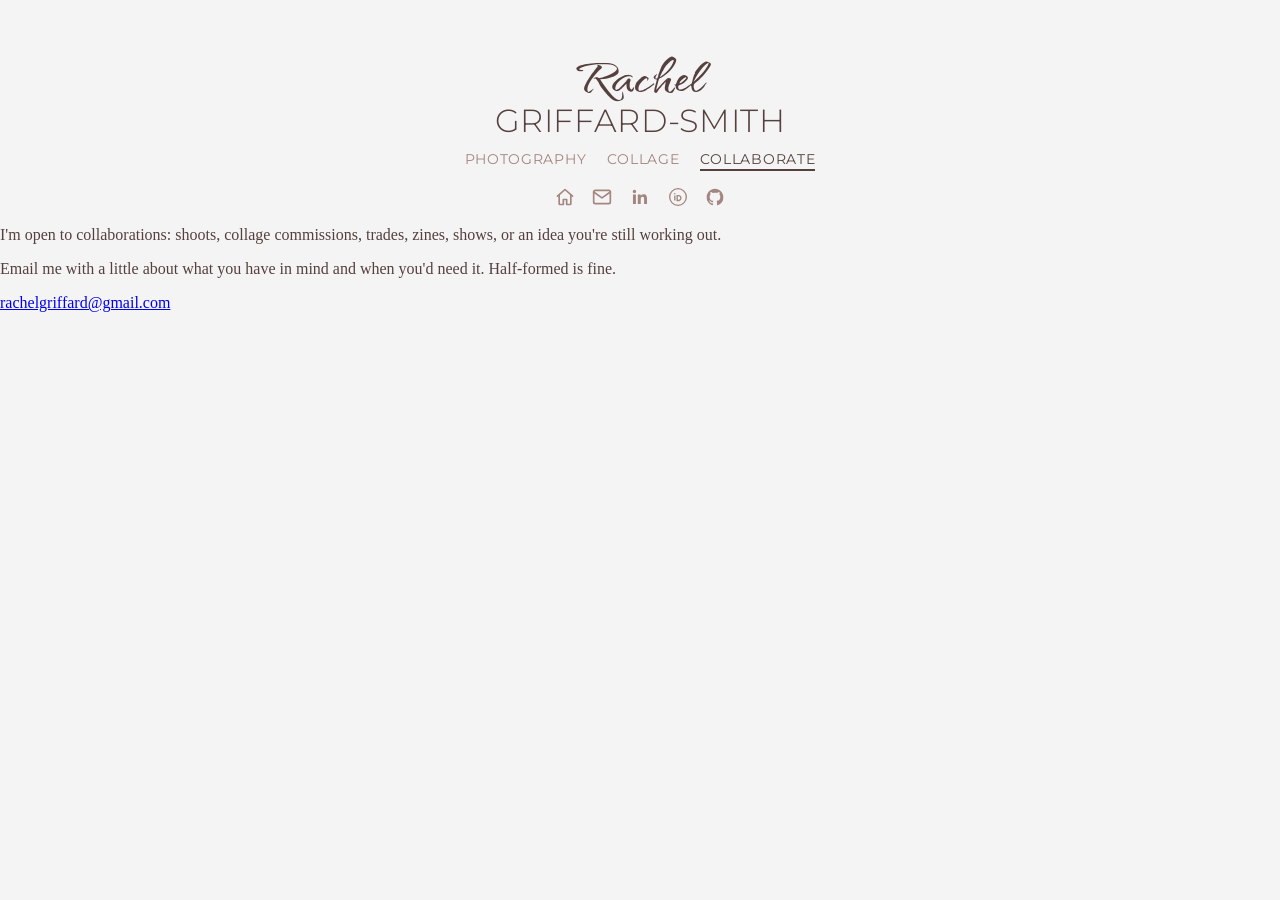
==== collaborate.html @ b589a728 "Add collab" ====
<!DOCTYPE html>
<html lang="en">
<head>
<meta charset="UTF-8">
<meta name="viewport" content="width=device-width, initial-scale=1.0">
<title>Collaborate | Rachel Griffard Smith</title>
<link rel="preconnect" href="https://fonts.googleapis.com">
<link rel="preconnect" href="https://fonts.gstatic.com" crossorigin>
<link href="https://fonts.googleapis.com/css2?family=Montserrat:wght@300&family=Mr+De+Haviland&display=swap" rel="stylesheet">
<link href="https://fonts.googleapis.com/css2?family=Qwitcher+Grypen:wght@700&display=swap" rel="stylesheet">
<link rel="stylesheet" href="styles.css">
</head>
<body>

<h1>
  <span class="first" id="firstName">Rachel</span>
  <span class="last" id="lastName">Griffard-Smith</span>
</h1>

<nav class="pagenav">
  <a href="index.html">Photography</a>
  <a href="collage.html">Collage</a>
  <a href="collaborate.html" class="active">Collaborate</a>
</nav>

<div class="contact">
  <a href="https://rachelgriffard.github.io" aria-label="Home">
   <svg viewBox="0 0 24 24" fill="none" stroke="currentColor" stroke-width="2" stroke-linecap="round" stroke-linejoin="round"><path d="M3 11l9-8 9 8"/><path d="M5 10v10a1 1 0 0 0 1 1h4v-6h4v6h4a1 1 0 0 0 1-1V10"/></svg>
  </a>
  <a href="mailto:rachelgriffard@gmail.com" aria-label="Email">
    <svg viewBox="0 0 24 24" fill="none" stroke="currentColor" stroke-width="2" stroke-linecap="round" stroke-linejoin="round"><rect x="2" y="4" width="20" height="16" rx="2"/><path d="m22 6-10 7L2 6"/></svg>
  </a>
  <a href="https://www.linkedin.com/in/rachelgriffard" target="_blank" rel="noopener" aria-label="LinkedIn">
    <svg viewBox="0 0 24 24" fill="currentColor"><path d="M20.45 20.45h-3.55v-5.57c0-1.33-.02-3.04-1.85-3.04-1.86 0-2.15 1.45-2.15 2.94v5.67H9.35V9h3.41v1.56h.05c.47-.9 1.63-1.85 3.36-1.85 3.6 0 4.26 2.37 4.26 5.45v6.29zM5.34 7.43a2.06 2.06 0 1 1 0-4.12 2.06 2.06 0 0 1 0 4.12zM7.12 20.45H3.56V9h3.56v11.45z"/></svg>
  </a>
  <a href="https://orcid.org/0000-0002-3330-695X" target="_blank" rel="noopener" aria-label="ORCID">
    <svg viewBox="0 0 24 24" fill="none" stroke="currentColor" stroke-width="1.6"><circle cx="12" cy="12" r="10"/><circle cx="8.2" cy="8" r="0.9" fill="currentColor" stroke="none"/><line x1="8.2" y1="10.3" x2="8.2" y2="16.2"/><path d="M11 10.3h2.1a3 3 0 0 1 0 5.9H11z"/></svg>
  </a>
  <a href="https://github.com/rachelgriffard" target="_blank" rel="noopener" aria-label="GitHub">
    <svg viewBox="0 0 24 24" fill="currentColor"><path d="M12 2C6.48 2 2 6.58 2 12.19c0 4.49 2.87 8.3 6.84 9.65.5.1.68-.22.68-.49 0-.24-.01-1.03-.01-1.87-2.78.61-3.37-1.21-3.37-1.21-.46-1.19-1.11-1.5-1.11-1.5-.9-.63.07-.62.07-.62 1 .07 1.53 1.05 1.53 1.05.89 1.56 2.33 1.11 2.9.85.09-.66.35-1.11.63-1.37-2.22-.26-4.56-1.14-4.56-5.07 0-1.12.39-2.03 1.03-2.75-.1-.26-.45-1.31.1-2.73 0 0 .84-.27 2.75 1.05a9.3 9.3 0 0 1 2.5-.35c.85 0 1.71.12 2.5.35 1.91-1.32 2.75-1.05 2.75-1.05.55 1.42.2 2.47.1 2.73.64.72 1.03 1.63 1.03 2.75 0 3.94-2.35 4.8-4.58 5.06.36.32.68.94.68 1.9 0 1.37-.01 2.47-.01 2.81 0 .27.18.6.69.49A10.02 10.02 0 0 0 22 12.19C22 6.58 17.52 2 12 2z"/></svg>
  </a>
</div>

<main class="collab">
  <p>I'm open to collaborations: shoots, collage commissions, trades, zines, shows, or an idea you're still working out.</p>
  <p>Email me with a little about what you have in mind and when you'd need it. Half-formed is fine.</p>
  <p><a href="mailto:rachelgriffard@gmail.com?subject=Collaboration">rachelgriffard@gmail.com</a></p>
</main>

</body>
</html>
---- styles.css ----
* { box-sizing: border-box; }

body {
  margin: 0;
  padding: 0;
  background: #F4F4F4;
  color: #55403e;
  overflow-x: hidden;
}

h1 {
  font-weight: 400;
  text-align: center;
  line-height: 0.85;
  margin: 0;
  padding: 1.5em 0 0.3em;
  display: flex;
  flex-direction: column;
  align-items: center;
}

h1 span {
  display: inline-block;
  white-space: nowrap;
  transform-origin: center top;
}

h1 .first {
  font-family: 'Qwitcher Grypen', cursive;
  font-weight: 700;
  font-size: 4rem;
}

h1 .last {
  font-family: 'Montserrat', sans-serif;
  font-weight: 300;
  text-transform: uppercase;
  letter-spacing: 0.02em;
  font-size: 2rem;
  margin-top: 0.15em;
}

.pagenav {
  display: flex;
  justify-content: center;
  gap: 1.5em;
  margin: 0.5em 0 1.2em;
  font-family: 'Montserrat', sans-serif;
  font-size: 0.85rem;
  letter-spacing: 0.05em;
  text-transform: uppercase;
}

.pagenav a {
  color: #a3867f;
  text-decoration: none;
  padding-bottom: 2px;
  border-bottom: 2px solid transparent;
  transition: color 0.2s ease, border-color 0.2s ease;
}

.pagenav a:hover,
.pagenav a:focus-visible {
  color: #55403e;
}

.pagenav a.active {
  color: #55403e;
  border-bottom-color: #55403e;
}

.gallery {
  column-count: 2;
  column-gap: 4px;
  padding: 4px;
}

@media (min-width: 600px) {
  .gallery { column-count: 3; }
}

@media (min-width: 900px) {
  .gallery { column-count: 4; }
}

@media (min-width: 1300px) {
  .gallery { column-count: 5; }
}

.gallery img {
  width: 100%;
  height: auto;
  display: block;
  margin-bottom: 4px;
  break-inside: avoid;
  object-fit: cover;
  cursor: zoom-in;
}

.contact {
  display: flex;
  justify-content: center;
  gap: 1.1em;
  margin: 0 0 1.2em;
}

.contact a {
  color: #a3867f;
  display: inline-flex;
  align-items: center;
  justify-content: center;
  transition: color 0.2s ease;
}

.contact a:hover,
.contact a:focus-visible {
  color: #55403e;
}

.contact svg {
  width: 20px;
  height: 20px;
  display: block;
}

/* Lightbox */
.lightbox {
  position: fixed;
  inset: 0;
  background: rgba(20, 14, 13, 0.92);
  display: none;
  align-items: center;
  justify-content: center;
  z-index: 100;
  padding: 3em 1em;
}

.lightbox.open {
  display: flex;
}

.lightbox img {
  max-width: 100%;
  max-height: 100%;
  object-fit: contain;
  box-shadow: 0 10px 40px rgba(0, 0, 0, 0.5);
}

.lightbox-close,
.lightbox-prev,
.lightbox-next {
  position: fixed;
  background: none;
  border: none;
  color: #F4F4F4;
  cursor: pointer;
  padding: 0.5em;
  opacity: 0.75;
  transition: opacity 0.2s ease;
}

.lightbox-close:hover,
.lightbox-prev:hover,
.lightbox-next:hover {
  opacity: 1;
}

.lightbox-close {
  top: 0.75em;
  right: 0.75em;
}

.lightbox-close svg,
.lightbox-prev svg,
.lightbox-next svg {
  width: 28px;
  height: 28px;
  display: block;
}

.lightbox-prev {
  left: 0.5em;
  top: 50%;
  transform: translateY(-50%);
}

.lightbox-next {
  right: 0.5em;
  top: 50%;
  transform: translateY(-50%);
}

@media (max-width: 600px) {
  .lightbox-prev, .lightbox-next { display: none; }
}
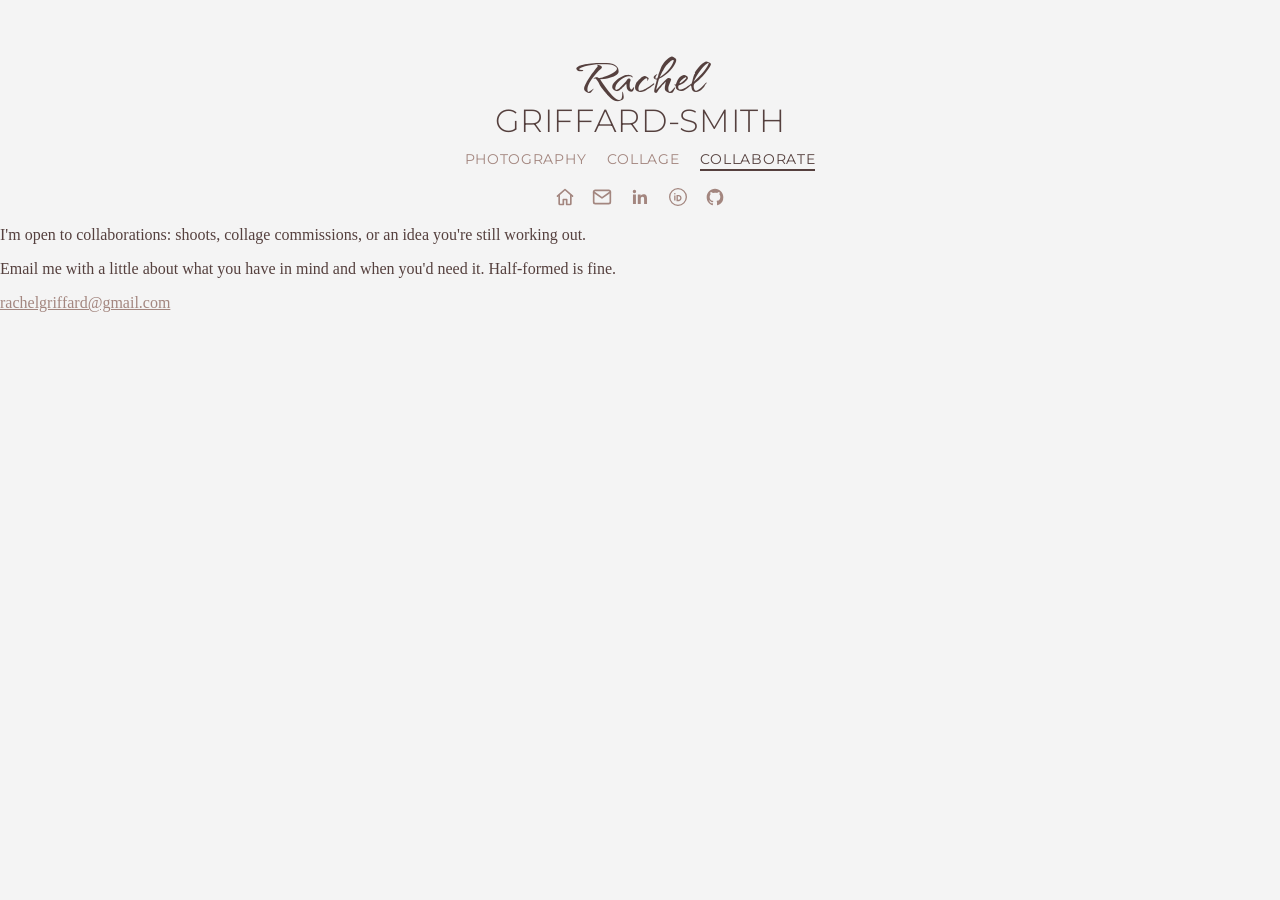
==== commit 34301c0b: "Update collaborate words" ====
--- a/collaborate.html
+++ b/collaborate.html
@@ -42,7 +42,7 @@
 </div>
 
 <main class="collab">
-  <p>I'm open to collaborations: shoots, collage commissions, trades, zines, shows, or an idea you're still working out.</p>
+  <p>I'm open to collaborations: shoots, collage commissions, or an idea you're still working out.</p>
   <p>Email me with a little about what you have in mind and when you'd need it. Half-formed is fine.</p>
   <p><a href="mailto:rachelgriffard@gmail.com?subject=Collaboration">rachelgriffard@gmail.com</a></p>
 </main>
--- a/styles.css
+++ b/styles.css
@@ -193,3 +193,7 @@
 @media (max-width: 600px) {
   .lightbox-prev, .lightbox-next { display: none; }
 }
+
+.collab a { color: #a3867f; transition: color 0.2s ease; }
+.collab a:hover,
+.collab a:focus-visible { color: #55403e; }
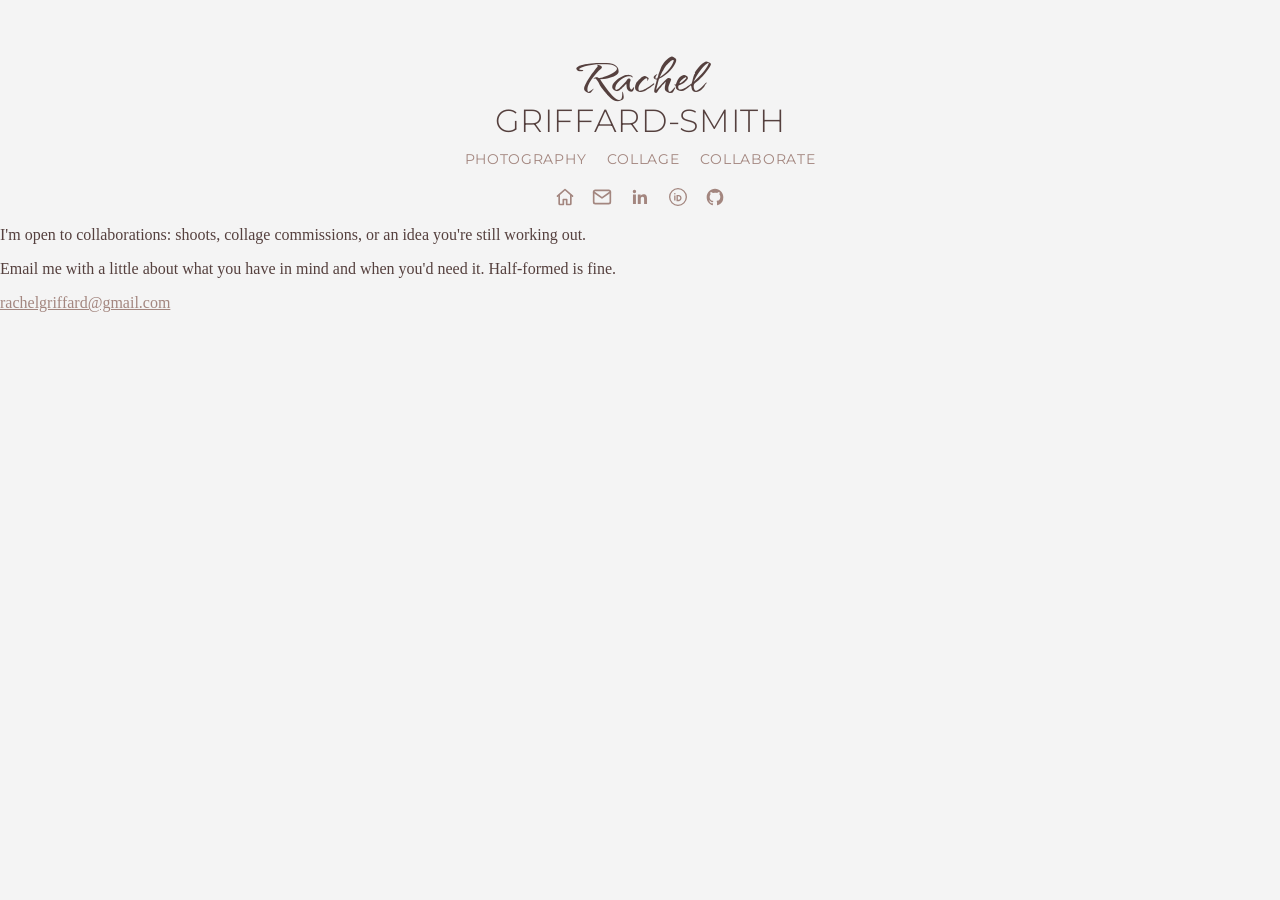
==== commit 643e646e: "Adjust active to passive for proper pages nav links" ====
--- a/collaborate.html
+++ b/collaborate.html
@@ -20,7 +20,7 @@
 <nav class="pagenav">
   <a href="index.html">Photography</a>
   <a href="collage.html">Collage</a>
-  <a href="collaborate.html" class="active">Collaborate</a>
+  <a href="collaborate.html">Collaborate</a>
 </nav>
 
 <div class="contact">
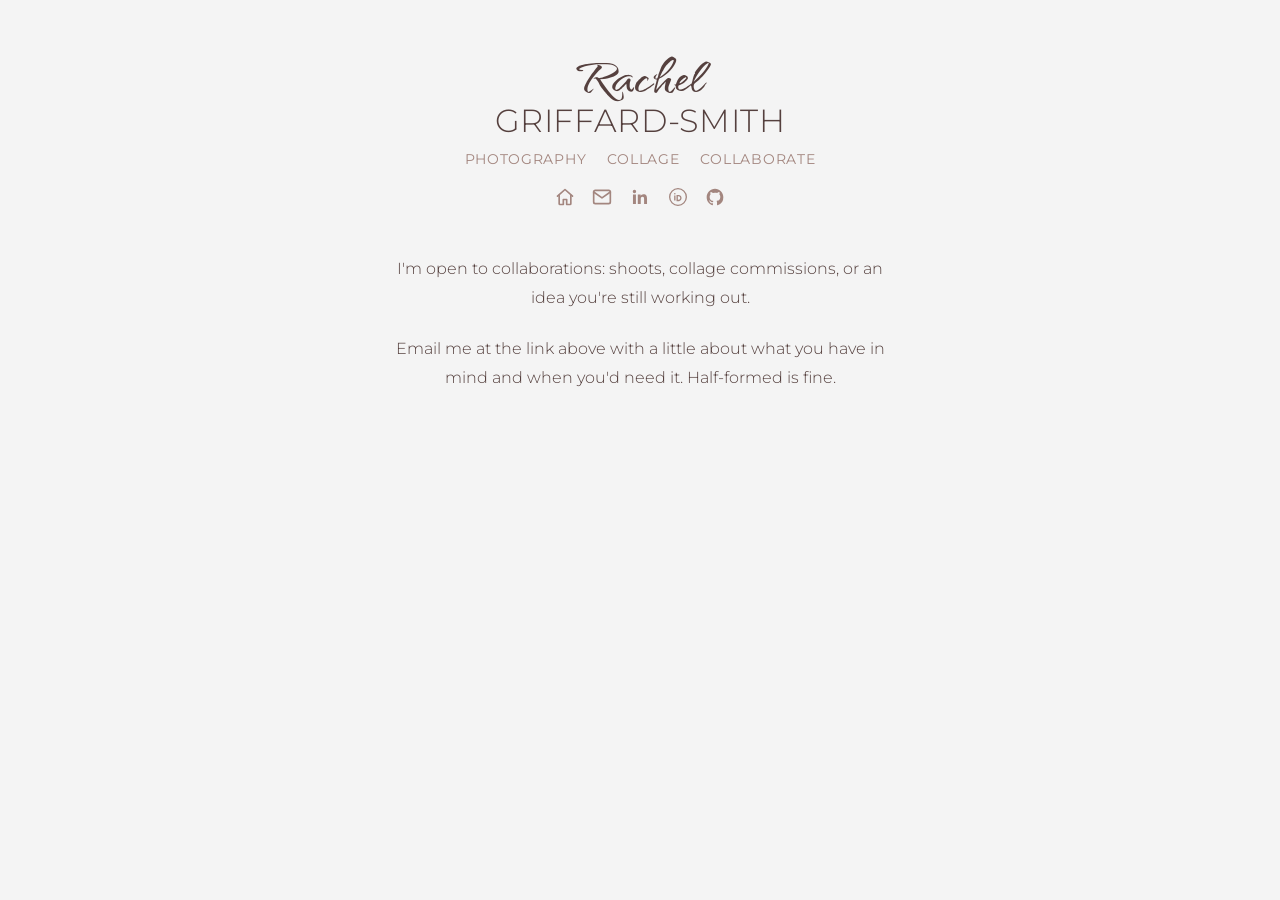
==== commit 71e3f37f: "Update headers" ====
--- a/collaborate.html
+++ b/collaborate.html
@@ -43,8 +43,7 @@
 
 <main class="collab">
   <p>I'm open to collaborations: shoots, collage commissions, or an idea you're still working out.</p>
-  <p>Email me with a little about what you have in mind and when you'd need it. Half-formed is fine.</p>
-  <p><a href="mailto:rachelgriffard@gmail.com?subject=Collaboration">rachelgriffard@gmail.com</a></p>
+  <p>Email me at the link above with a little about what you have in mind and when you'd need it. Half-formed is fine.</p>
 </main>
 
 </body>
--- a/styles.css
+++ b/styles.css
@@ -194,6 +194,25 @@
   .lightbox-prev, .lightbox-next { display: none; }
 }
 
-.collab a { color: #a3867f; transition: color 0.2s ease; }
+.collab {
+  max-width: 34rem;
+  margin: 3rem auto 5rem;
+  padding: 0 1.25rem;
+  font-family: 'Montserrat', sans-serif;
+  font-weight: 300;
+  font-size: 1rem;
+  line-height: 1.8;
+  text-align: center;
+}
+
+.collab p { margin: 0 0 1.4rem; }
+
+.collab a {
+  color: #a3867f;
+  text-decoration: underline;
+  text-underline-offset: 0.25em;
+  transition: color 0.2s ease;
+}
+
 .collab a:hover,
 .collab a:focus-visible { color: #55403e; }
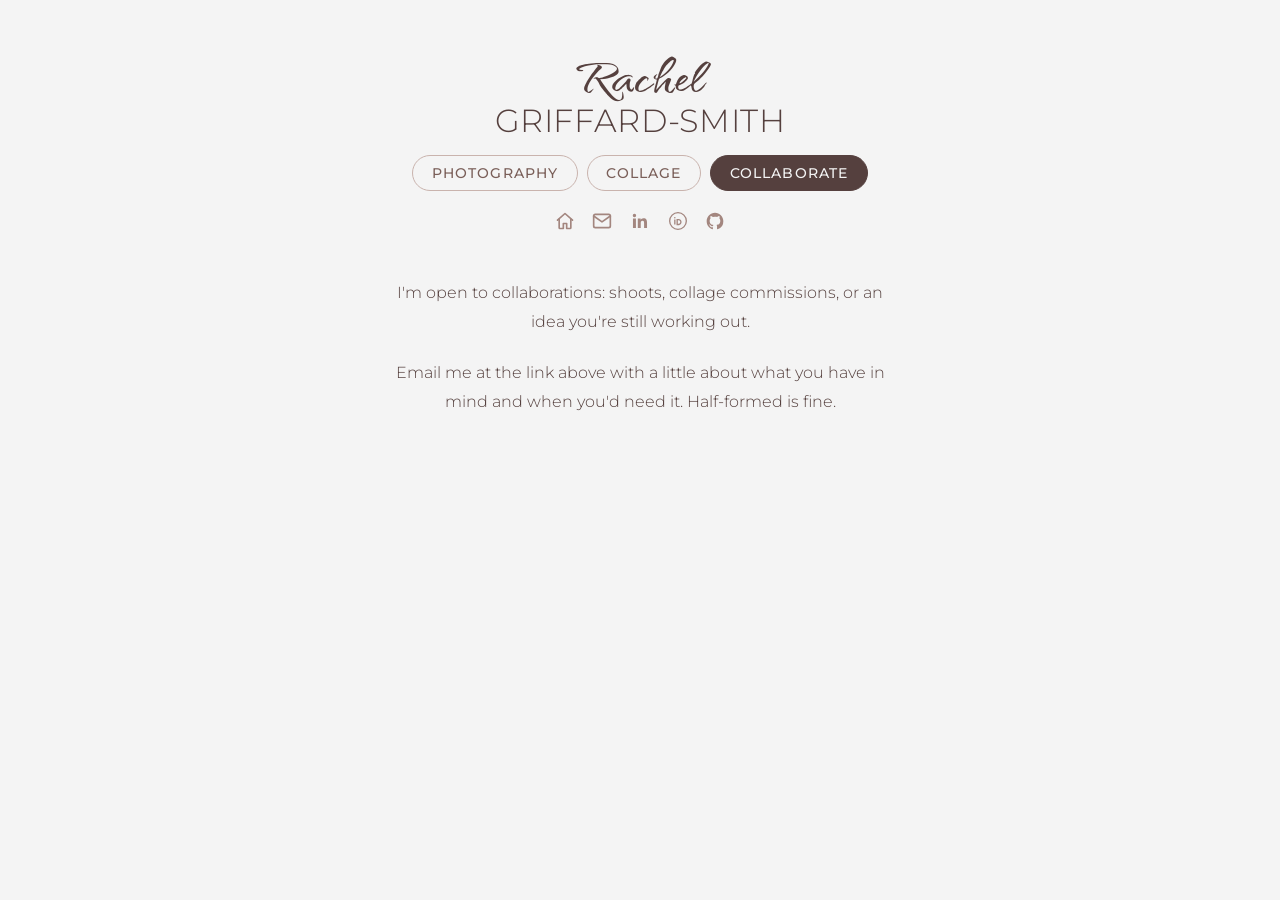
==== commit a57d6819: "New images, adjust tabs for easier to see pages" ====
--- a/collaborate.html
+++ b/collaborate.html
@@ -20,7 +20,7 @@
 <nav class="pagenav">
   <a href="index.html">Photography</a>
   <a href="collage.html">Collage</a>
-  <a href="collaborate.html">Collaborate</a>
+  <a href="collaborate.html" class="active">Collaborate</a>
 </nav>
 
 <div class="contact">
--- a/styles.css
+++ b/styles.css
@@ -42,31 +42,44 @@
 
 .pagenav {
   display: flex;
-  justify-content: center;
-  gap: 1.5em;
-  margin: 0.5em 0 1.2em;
+  flex-wrap: wrap;               /* keeps links from overflowing on phones */
+  justify-content: center;
+  gap: 0.6em;
+  margin: 0.8em 1rem 1.4em;
   font-family: 'Montserrat', sans-serif;
-  font-size: 0.85rem;
-  letter-spacing: 0.05em;
+  font-size: 0.9rem;
+  font-weight: 500;              /* a bit heavier so thin strokes don't wash out */
+  letter-spacing: 0.08em;
   text-transform: uppercase;
 }
 
+/* Each page is an outlined pill so it reads as a separate destination */
 .pagenav a {
-  color: #a3867f;
+  color: #7a5f59;                /* ~5.8:1 on white, still the same warm tone */
   text-decoration: none;
-  padding-bottom: 2px;
-  border-bottom: 2px solid transparent;
-  transition: color 0.2s ease, border-color 0.2s ease;
-}
-
-.pagenav a:hover,
+  padding: 0.55em 1.3em;
+  border: 1px solid #c9b3ad;
+  border-radius: 999px;
+  transition: color 0.2s ease, background-color 0.2s ease, border-color 0.2s ease;
+}
+
+.pagenav a:hover {
+  color: #55403e;
+  border-color: #55403e;
+  background-color: #ebe3e1;
+}
+
 .pagenav a:focus-visible {
   color: #55403e;
-}
-
+  outline: 2px solid #55403e;    /* clear indicator for keyboard users */
+  outline-offset: 3px;
+}
+
+/* Current page is filled in */
 .pagenav a.active {
-  color: #55403e;
-  border-bottom-color: #55403e;
+  color: #F4F4F4;
+  background-color: #55403e;
+  border-color: #55403e;
 }
 
 .gallery {
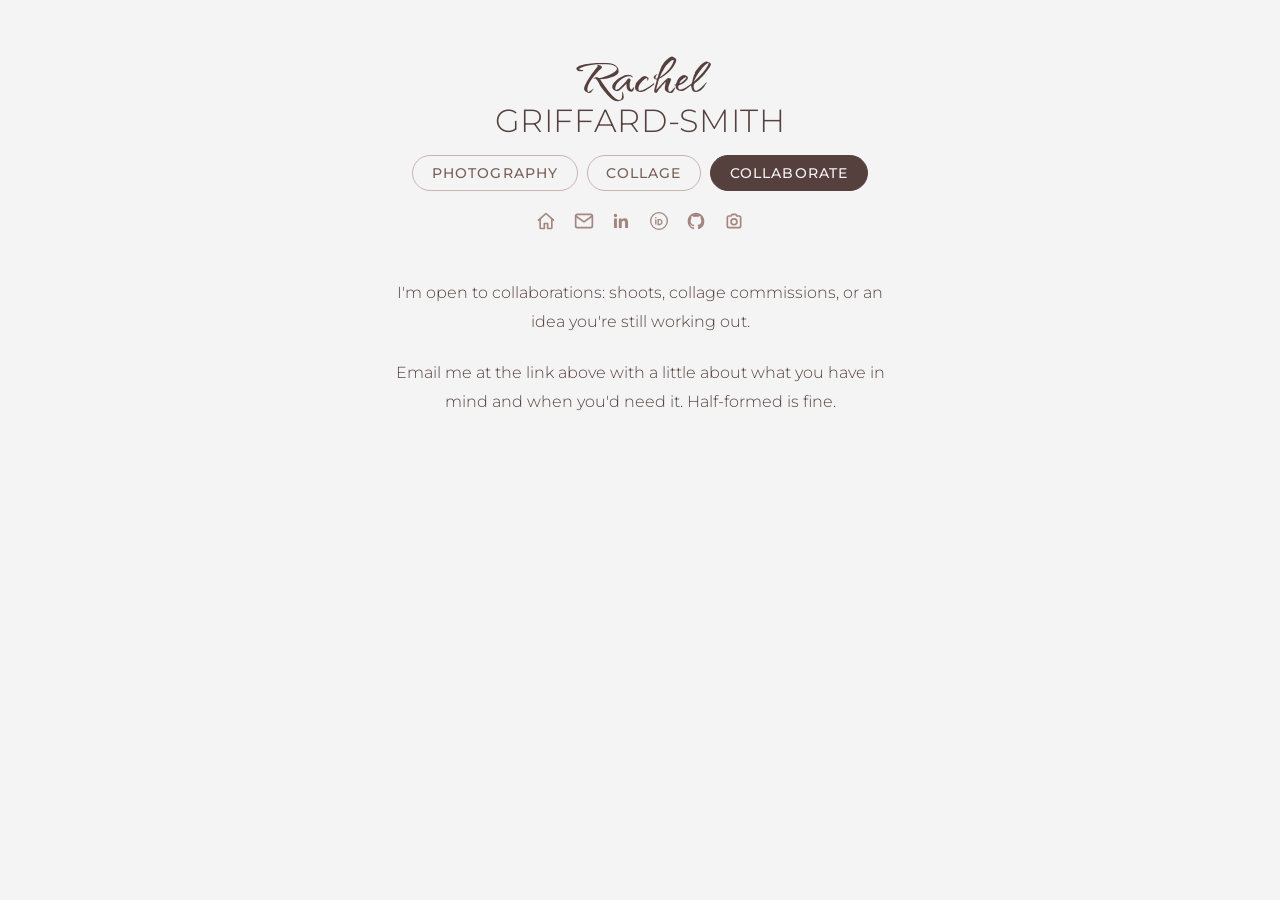
==== commit 05e48791: "Add Instagram link to collaborate.html Added Instagram link to the contact section." ====
--- a/collaborate.html
+++ b/collaborate.html
@@ -39,6 +39,12 @@
   <a href="https://github.com/rachelgriffard" target="_blank" rel="noopener" aria-label="GitHub">
     <svg viewBox="0 0 24 24" fill="currentColor"><path d="M12 2C6.48 2 2 6.58 2 12.19c0 4.49 2.87 8.3 6.84 9.65.5.1.68-.22.68-.49 0-.24-.01-1.03-.01-1.87-2.78.61-3.37-1.21-3.37-1.21-.46-1.19-1.11-1.5-1.11-1.5-.9-.63.07-.62.07-.62 1 .07 1.53 1.05 1.53 1.05.89 1.56 2.33 1.11 2.9.85.09-.66.35-1.11.63-1.37-2.22-.26-4.56-1.14-4.56-5.07 0-1.12.39-2.03 1.03-2.75-.1-.26-.45-1.31.1-2.73 0 0 .84-.27 2.75 1.05a9.3 9.3 0 0 1 2.5-.35c.85 0 1.71.12 2.5.35 1.91-1.32 2.75-1.05 2.75-1.05.55 1.42.2 2.47.1 2.73.64.72 1.03 1.63 1.03 2.75 0 3.94-2.35 4.8-4.58 5.06.36.32.68.94.68 1.9 0 1.37-.01 2.47-.01 2.81 0 .27.18.6.69.49A10.02 10.02 0 0 0 22 12.19C22 6.58 17.52 2 12 2z"/></svg>
   </a>
+  <a href="https://www.instagram.com/rachelgriffardsmith.art/" target="_blank" rel="noopener" aria-label="Instagram">
+    <svg viewBox="0 0 24 24" fill="none" stroke="currentColor" stroke-width="2" stroke-linecap="round" stroke-linejoin="round">
+      <path d="M4 8a2 2 0 0 1 2-2h2.5l1.5-2h4l1.5 2H18a2 2 0 0 1 2 2v10a2 2 0 0 1-2 2H6a2 2 0 0 1-2-2z"/>
+      <circle cx="12" cy="13" r="3.5"/>
+    </svg>
+  </a>
 </div>
 
 <main class="collab">
@@ -47,4 +53,4 @@
 </main>
 
 </body>
-</html>+</html>
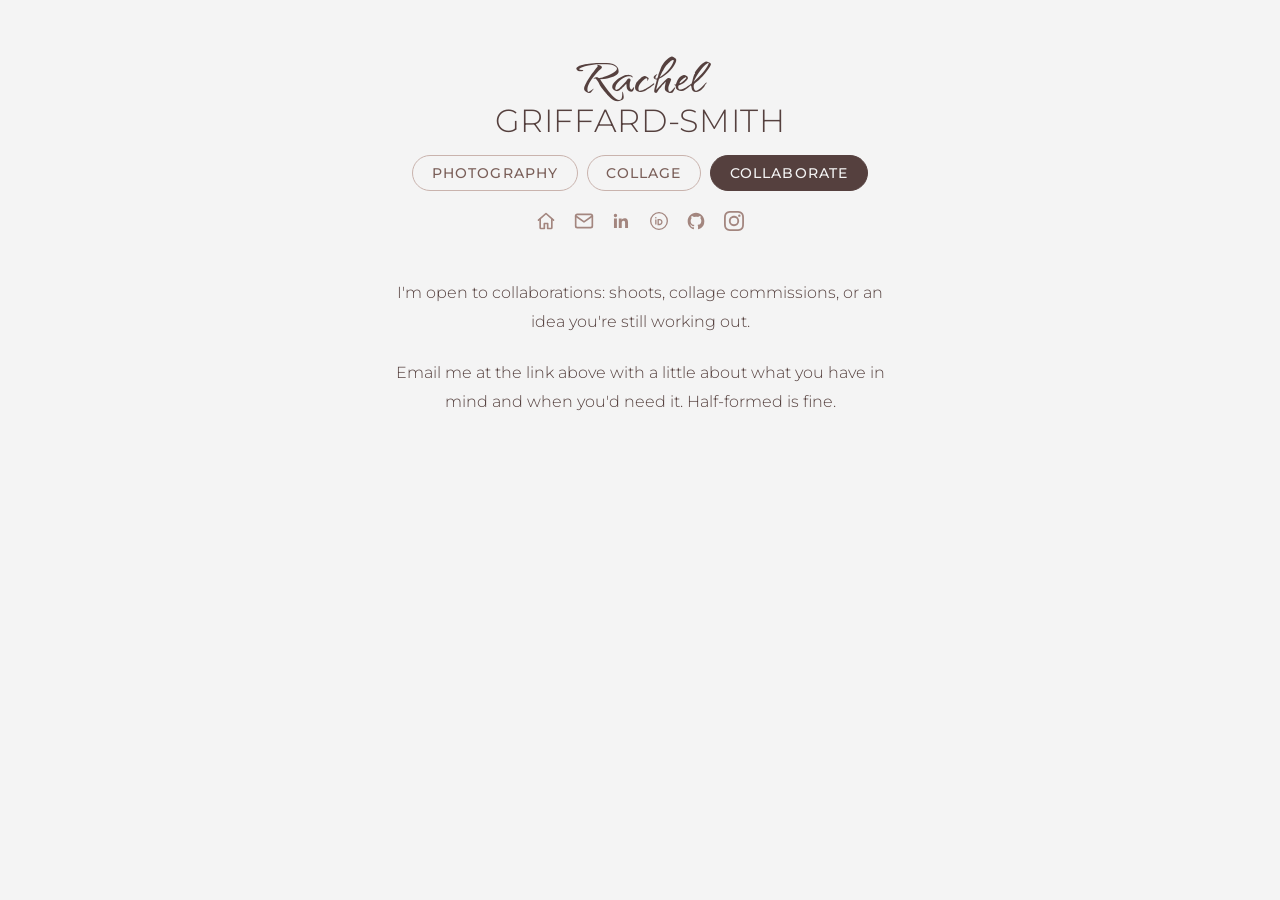
==== commit f791b027: "Fix HTML formatting issues in collaborate.html" ====
--- a/collaborate.html
+++ b/collaborate.html
@@ -40,10 +40,7 @@
     <svg viewBox="0 0 24 24" fill="currentColor"><path d="M12 2C6.48 2 2 6.58 2 12.19c0 4.49 2.87 8.3 6.84 9.65.5.1.68-.22.68-.49 0-.24-.01-1.03-.01-1.87-2.78.61-3.37-1.21-3.37-1.21-.46-1.19-1.11-1.5-1.11-1.5-.9-.63.07-.62.07-.62 1 .07 1.53 1.05 1.53 1.05.89 1.56 2.33 1.11 2.9.85.09-.66.35-1.11.63-1.37-2.22-.26-4.56-1.14-4.56-5.07 0-1.12.39-2.03 1.03-2.75-.1-.26-.45-1.31.1-2.73 0 0 .84-.27 2.75 1.05a9.3 9.3 0 0 1 2.5-.35c.85 0 1.71.12 2.5.35 1.91-1.32 2.75-1.05 2.75-1.05.55 1.42.2 2.47.1 2.73.64.72 1.03 1.63 1.03 2.75 0 3.94-2.35 4.8-4.58 5.06.36.32.68.94.68 1.9 0 1.37-.01 2.47-.01 2.81 0 .27.18.6.69.49A10.02 10.02 0 0 0 22 12.19C22 6.58 17.52 2 12 2z"/></svg>
   </a>
   <a href="https://www.instagram.com/rachelgriffardsmith.art/" target="_blank" rel="noopener" aria-label="Instagram">
-    <svg viewBox="0 0 24 24" fill="none" stroke="currentColor" stroke-width="2" stroke-linecap="round" stroke-linejoin="round">
-      <path d="M4 8a2 2 0 0 1 2-2h2.5l1.5-2h4l1.5 2H18a2 2 0 0 1 2 2v10a2 2 0 0 1-2 2H6a2 2 0 0 1-2-2z"/>
-      <circle cx="12" cy="13" r="3.5"/>
-    </svg>
+    <svg fill="currentColor" role="img" viewBox="0 0 24 24" xmlns="http://www.w3.org/2000/svg"><title>Instagram</title><path d="M7.0301.084c-1.2768.0602-2.1487.264-2.911.5634-.7888.3075-1.4575.72-2.1228 1.3877-.6652.6677-1.075 1.3368-1.3802 2.127-.2954.7638-.4956 1.6365-.552 2.914-.0564 1.2775-.0689 1.6882-.0626 4.947.0062 3.2586.0206 3.6671.0825 4.9473.061 1.2765.264 2.1482.5635 2.9107.308.7889.72 1.4573 1.388 2.1228.6679.6655 1.3365 1.0743 2.1285 1.38.7632.295 1.6361.4961 2.9134.552 1.2773.056 1.6884.069 4.9462.0627 3.2578-.0062 3.668-.0207 4.9478-.0814 1.28-.0607 2.147-.2652 2.9098-.5633.7889-.3086 1.4578-.72 2.1228-1.3881.665-.6682 1.0745-1.3378 1.3795-2.1284.2957-.7632.4966-1.636.552-2.9124.056-1.2809.0692-1.6898.063-4.948-.0063-3.2583-.021-3.6668-.0817-4.9465-.0607-1.2797-.264-2.1487-.5633-2.9117-.3084-.7889-.72-1.4568-1.3876-2.1228C21.2982 1.33 20.628.9208 19.8378.6165 19.074.321 18.2017.1197 16.9244.0645 15.6471.0093 15.236-.005 11.977.0014 8.718.0076 8.31.0215 7.0301.0839m.1402 21.6932c-1.17-.0509-1.8053-.2453-2.2287-.408-.5606-.216-.96-.4771-1.3819-.895-.422-.4178-.6811-.8186-.9-1.378-.1644-.4234-.3624-1.058-.4171-2.228-.0595-1.2645-.072-1.6442-.079-4.848-.007-3.2037.0053-3.583.0607-4.848.05-1.169.2456-1.805.408-2.2282.216-.5613.4762-.96.895-1.3816.4188-.4217.8184-.6814 1.3783-.9003.423-.1651 1.0575-.3614 2.227-.4171 1.2655-.06 1.6447-.072 4.848-.079 3.2033-.007 3.5835.005 4.8495.0608 1.169.0508 1.8053.2445 2.228.408.5608.216.96.4754 1.3816.895.4217.4194.6816.8176.9005 1.3787.1653.4217.3617 1.056.4169 2.2263.0602 1.2655.0739 1.645.0796 4.848.0058 3.203-.0055 3.5834-.061 4.848-.051 1.17-.245 1.8055-.408 2.2294-.216.5604-.4763.96-.8954 1.3814-.419.4215-.8181.6811-1.3783.9-.4224.1649-1.0577.3617-2.2262.4174-1.2656.0595-1.6448.072-4.8493.079-3.2045.007-3.5825-.006-4.848-.0608M16.953 5.5864A1.44 1.44 0 1 0 18.39 4.144a1.44 1.44 0 0 0-1.437 1.4424M5.8385 12.012c.0067 3.4032 2.7706 6.1557 6.173 6.1493 3.4026-.0065 6.157-2.7701 6.1506-6.1733-.0065-3.4032-2.771-6.1565-6.174-6.1498-3.403.0067-6.156 2.771-6.1496 6.1738M8 12.0077a4 4 0 1 1 4.008 3.9921A3.9996 3.9996 0 0 1 8 12.0077"/></svg>
   </a>
 </div>
 
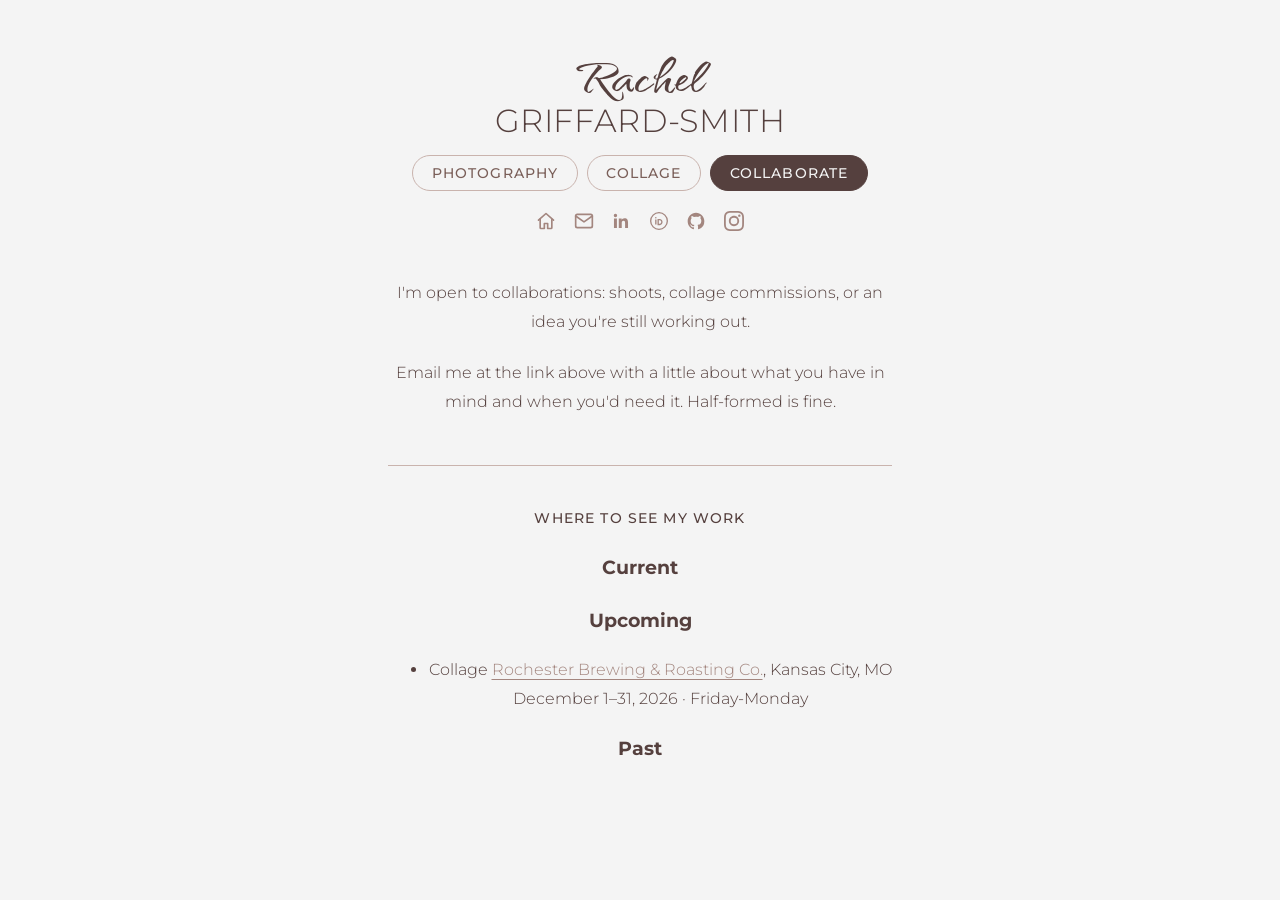
==== commit 28010dbf: "Update to include shows" ====
--- a/collaborate.html
+++ b/collaborate.html
@@ -47,7 +47,34 @@
 <main class="collab">
   <p>I'm open to collaborations: shoots, collage commissions, or an idea you're still working out.</p>
   <p>Email me at the link above with a little about what you have in mind and when you'd need it. Half-formed is fine.</p>
+
+  <section class="shows" aria-labelledby="shows-heading">
+    <h2 id="shows-heading">Where to see my work</h2>
+
+    <div class="show-group">
+      <h3>Current</h3>
+      <ul>
+      </ul>
+    </div>
+
+    <div class="show-group">
+      <h3>Upcoming</h3>
+      <ul>
+        <li>
+          <span class="show-title">Collage</span>
+          <span class="show-venue"><a href="https://rochesterkc.com/" target="_blank" rel="noopener">Rochester Brewing &amp; Roasting Co.</a>, Kansas City, MO</span>
+          <span class="show-dates">December 1–31, 2026 · Friday-Monday</span>
+        </li>
+      </ul>
+    </div>
+
+    <div class="show-group">
+      <h3>Past</h3>
+      <ul>
+      </ul>
+    </div>
+  </section>
 </main>
 
 </body>
-</html>
+</html>
--- a/styles.css
+++ b/styles.css
@@ -228,4 +228,79 @@
 }
 
 .collab a:hover,
-.collab a:focus-visible { color: #55403e; }+.collab a:focus-visible { color: #55403e; }
+/* Collaborate page additions */
+.collab h2 {
+  font-size: 0.9rem;
+  font-weight: 500;
+  letter-spacing: 0.08em;
+  text-transform: uppercase;
+  margin: 3rem 0 1.2rem;
+  padding-top: 2.5rem;
+  border-top: 1px solid #c9b3ad;
+}
+
+.collab-photo {
+  display: block;
+  width: 100%;
+  max-width: 18rem;
+  aspect-ratio: 4 / 5;
+  object-fit: cover;
+  margin: 0 auto 2rem;
+}
+
+.collab-list { margin: 0; }
+.collab-list dt { font-weight: 500; color: #55403e; }
+.collab-list dd { margin: 0 0 1.4rem; }
+
+.collab-steps {
+  list-style: none;
+  counter-reset: step;
+  margin: 0 0 1.4rem;
+  padding: 0;
+}
+
+.collab-steps li {
+  counter-increment: step;
+  margin-bottom: 1rem;
+}
+
+.collab-steps li::before {
+  content: counter(step);
+  display: block;
+  font-family: 'Qwitcher Grypen', cursive;
+  font-weight: 700;
+  font-size: 2.2rem;
+  line-height: 1;
+  color: #a3867f;
+}
+
+.collab-steps li span { font-weight: 500; }
+
+/* Email button matches the nav pills */
+.collab a.collab-button {
+  display: inline-block;
+  margin-top: 0.4rem;
+  padding: 0.55em 1.6em;
+  border: 1px solid #55403e;
+  border-radius: 999px;
+  background-color: #55403e;
+  color: #F4F4F4;
+  text-decoration: none;
+  font-size: 0.9rem;
+  font-weight: 500;
+  letter-spacing: 0.08em;
+  text-transform: uppercase;
+  transition: color 0.2s ease, background-color 0.2s ease;
+}
+
+.collab a.collab-button:hover,
+.collab a.collab-button:focus-visible {
+  background-color: #ebe3e1;
+  color: #55403e;
+}
+
+.collab a.collab-button:focus-visible {
+  outline: 2px solid #55403e;
+  outline-offset: 3px;
+}
